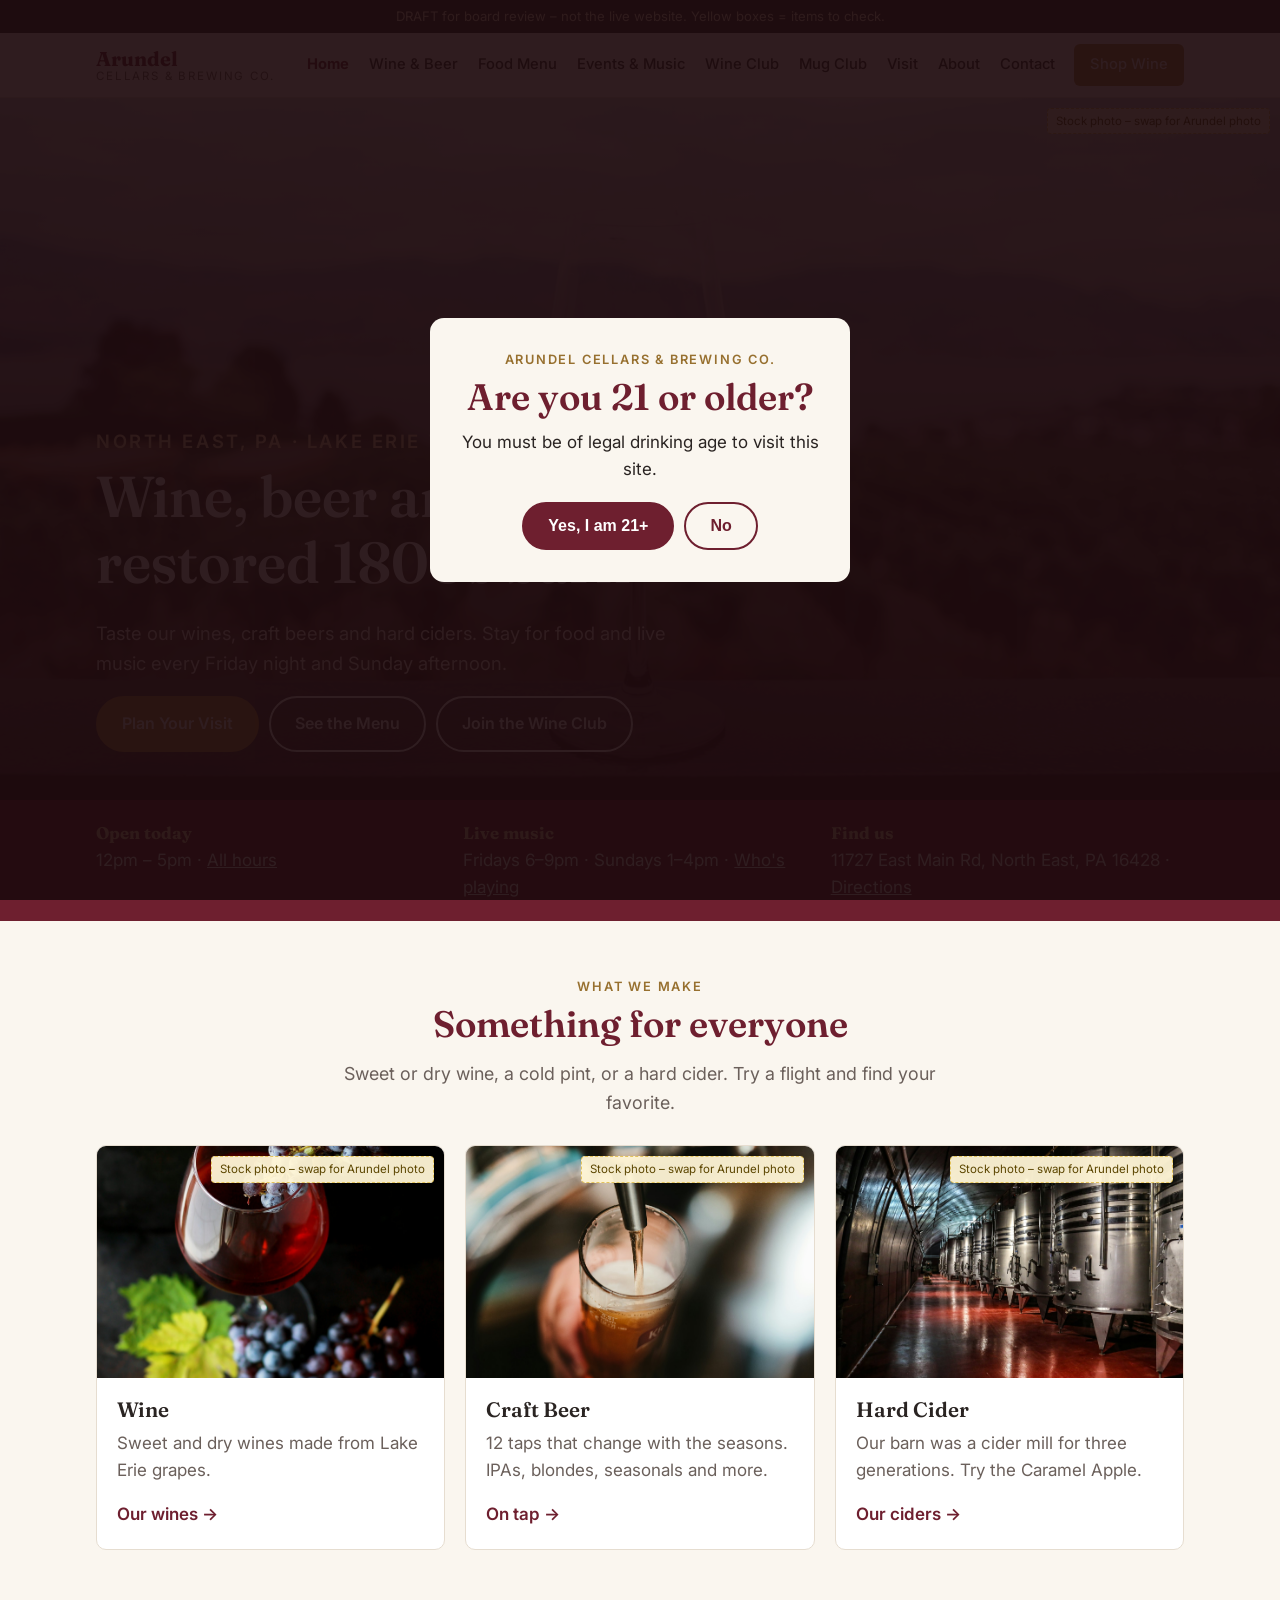
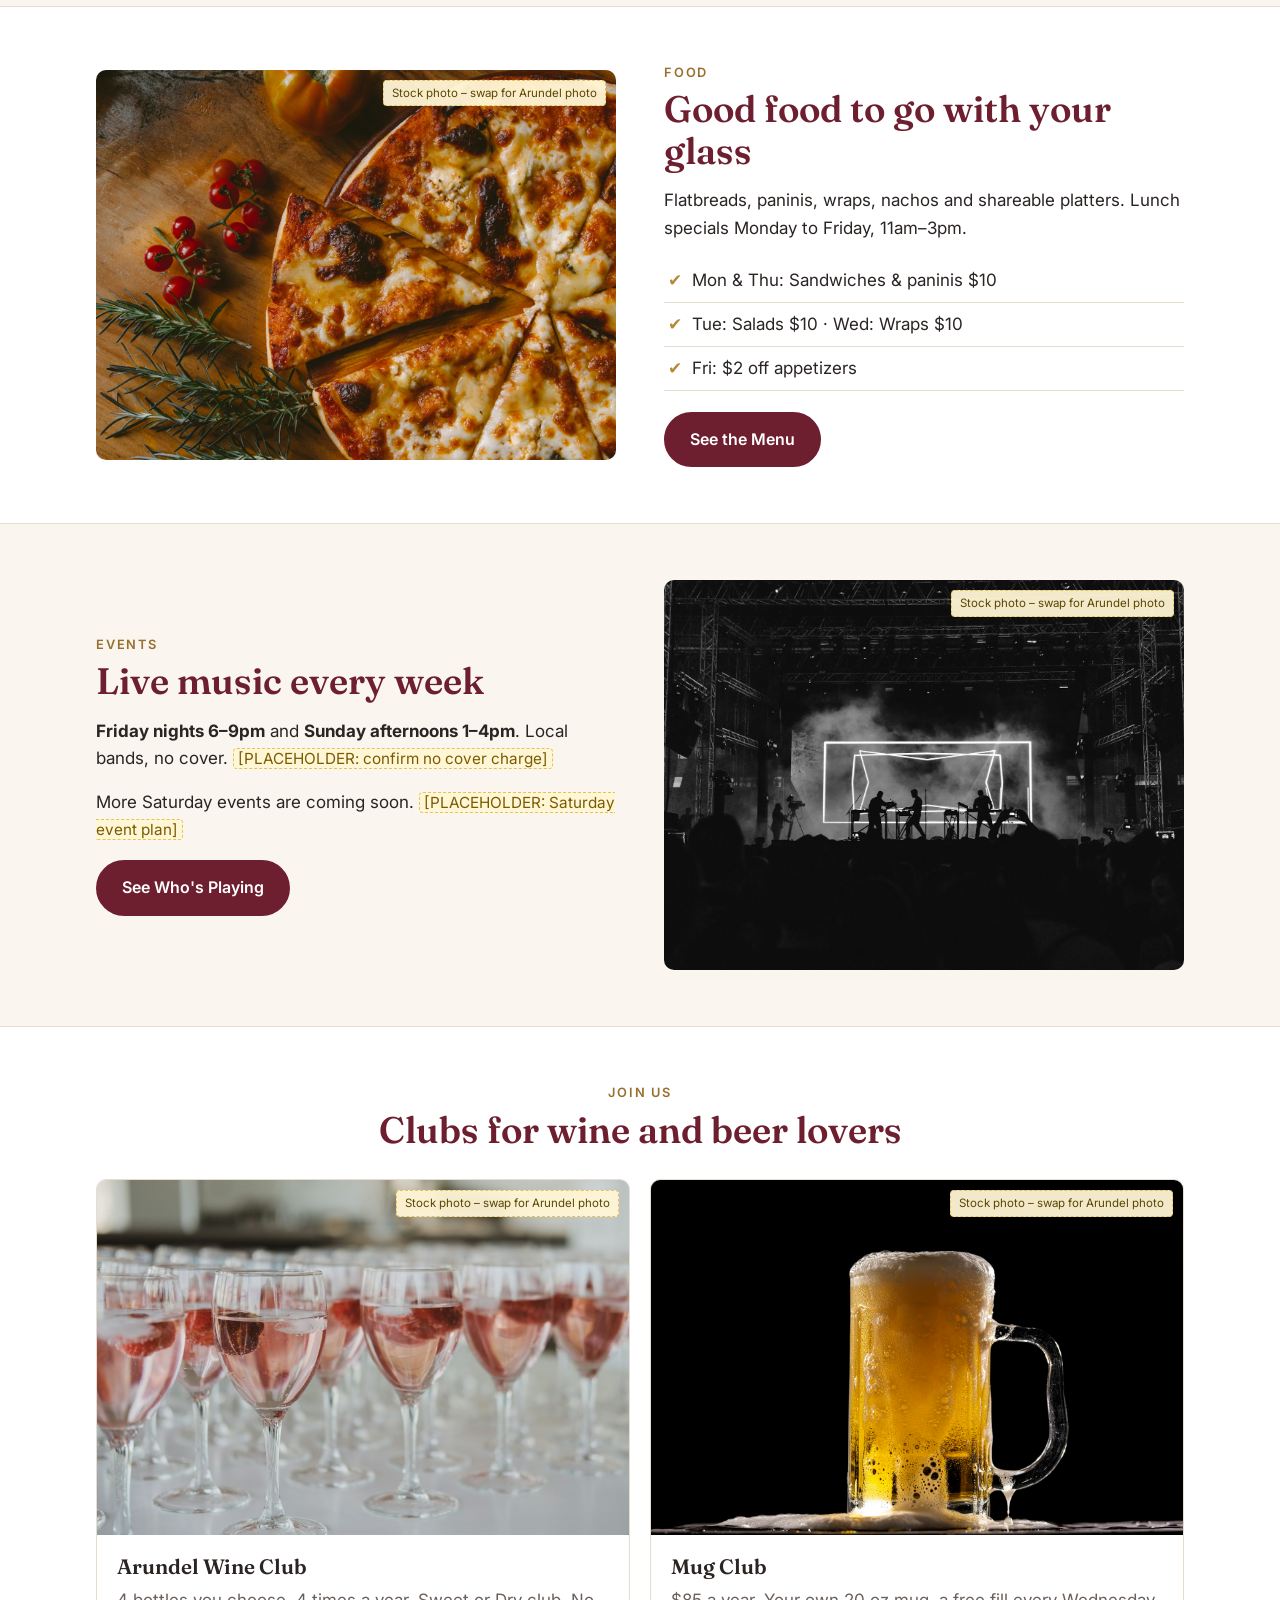
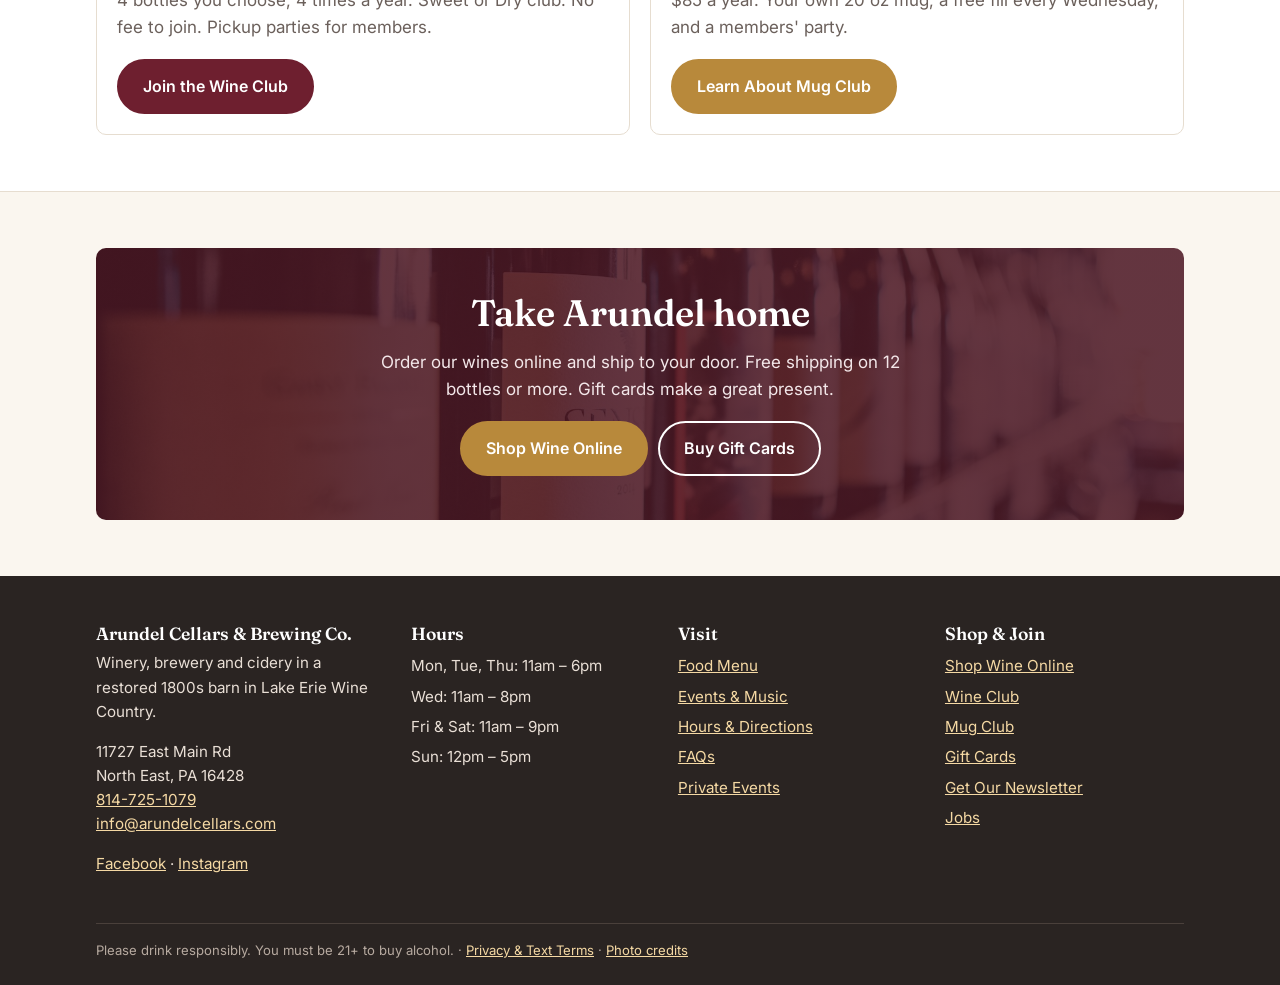
==== index.html @ b010f7fa "Arundel website draft for board review Co-Authored-By: Claude Opus 5.5 <noreply@anthropic.com>" ====
<!doctype html>
<html lang="en">
<head>
<meta charset="utf-8">
<meta name="viewport" content="width=device-width, initial-scale=1">
<title>Arundel Cellars & Brewing Co. | Winery & Brewery in North East, PA</title>
<meta name="description" content="Winery, brewery and cidery in a restored barn in North East, PA. Food, live music Fridays and Sundays, wine club and mug club.">
<meta name="robots" content="noindex, nofollow">
<link rel="preconnect" href="https://fonts.googleapis.com">
<link rel="preconnect" href="https://fonts.gstatic.com" crossorigin>
<link href="https://fonts.googleapis.com/css2?family=Fraunces:opsz,wght@9..144,500;9..144,600&family=Inter:wght@400;500;600;700&display=swap" rel="stylesheet">
<link rel="stylesheet" href="assets/style.css">
</head>
<body>
<div class="draft-bar">DRAFT for board review – not the live website. Yellow boxes = items to check.</div>

<div class="age-gate" id="age-gate" hidden role="dialog" aria-modal="true" aria-labelledby="age-title">
  <div class="age-box">
    <p class="eyebrow">Arundel Cellars &amp; Brewing Co.</p>
    <h2 id="age-title">Are you 21 or older?</h2>
    <p>You must be of legal drinking age to visit this site.</p>
    <div class="btn-row"><button class="btn" data-age="yes">Yes, I am 21+</button><button class="btn outline" data-age="no">No</button></div>
    <p class="no">Sorry, you must be 21 or older. Please come back when you are.</p>
  </div>
</div>

<header class="site-header">
  <div class="wrap header-row">
    <a class="brand" href="index.html"><b>Arundel</b><span>Cellars &amp; Brewing Co.</span></a>
    <button class="nav-toggle" aria-expanded="false" aria-controls="nav">Menu</button>
    <nav class="nav" id="nav"><a href="index.html" aria-current="page">Home</a><a href="drinks.html">Wine &amp; Beer</a><a href="menu.html">Food Menu</a><a href="events.html">Events &amp; Music</a><a href="wine-club.html">Wine Club</a><a href="mug-club.html">Mug Club</a><a href="visit.html">Visit</a><a href="about.html">About</a><a href="contact.html">Contact</a><a class="btn gold" href="https://vinoshipper.com/shop/arundel_cellars_brewing_co" target="_blank" rel="noopener">Shop Wine</a></nav>
  </div>
</header>

<main>

<section class="hero" style="background-image:url('img/1506377247377-2a5b3b417ebb.jpg')">
  <span class="photo-tag">Stock photo – swap for Arundel photo</span>
  <div class="wrap">
    <p class="eyebrow" style="color:#f5d9a4">North East, PA · Lake Erie Wine Country</p>
    <h1>Wine, beer and cider in a restored 1800s barn</h1>
    <p>Taste our wines, craft beers and hard ciders. Stay for food and live music every Friday night and Sunday afternoon.</p>
    <div class="btn-row">
      <a class="btn gold" href="visit.html">Plan Your Visit</a>
      <a class="btn ghost" href="menu.html">See the Menu</a>
      <a class="btn ghost" href="wine-club.html">Join the Wine Club</a>
    </div>
  </div>
</section>

<section class="quick">
  <div class="wrap">
    <div><b>Open today</b><span id="today-hours">See hours below</span> · <a href="visit.html">All hours</a></div>
    <div><b>Live music</b>Fridays 6–9pm · Sundays 1–4pm · <a href="events.html">Who's playing</a></div>
    <div><b>Find us</b>11727 East Main Rd, North East, PA 16428 · <a href="https://www.google.com/maps/dir/?api=1&destination=11727+E+Main+Rd,+North+East,+PA+16428" target="_blank" rel="noopener">Directions</a></div>
  </div>
</section>

<section class="section">
  <div class="wrap">
    <div class="center">
      <p class="eyebrow">What we make</p>
      <h2>Something for everyone</h2>
      <p class="lead">Sweet or dry wine, a cold pint, or a hard cider. Try a flight and find your favorite.</p>
    </div>
    <div class="grid three" style="margin-top:28px">
      <div class="card"><div class="img" style="background-image:url('img/1474722883778-792e7990302f.jpg')"><span class="photo-tag">Stock photo – swap for Arundel photo</span></div>
        <div class="body"><h3>Wine</h3><p>Sweet and dry wines made from Lake Erie grapes.</p><a class="more" href="drinks.html#wine">Our wines</a></div></div>
      <div class="card"><div class="img" style="background-image:url('img/1535958636474-b021ee887b13.jpg')"><span class="photo-tag">Stock photo – swap for Arundel photo</span></div>
        <div class="body"><h3>Craft Beer</h3><p>12 taps that change with the seasons. IPAs, blondes, seasonals and more.</p><a class="more" href="drinks.html#beer">On tap</a></div></div>
      <div class="card"><div class="img" style="background-image:url('img/1528823872057-9c018a7a7553.jpg')"><span class="photo-tag">Stock photo – swap for Arundel photo</span></div>
        <div class="body"><h3>Hard Cider</h3><p>Our barn was a cider mill for three generations. Try the Caramel Apple.</p><a class="more" href="drinks.html#cider">Our ciders</a></div></div>
    </div>
  </div>
</section>

<section class="section alt">
  <div class="wrap split">
    <div class="img" style="background-image:url('img/1513104890138-7c749659a591.jpg')"><span class="photo-tag">Stock photo – swap for Arundel photo</span></div>
    <div>
      <p class="eyebrow">Food</p>
      <h2>Good food to go with your glass</h2>
      <p>Flatbreads, paninis, wraps, nachos and shareable platters. Lunch specials Monday to Friday, 11am–3pm.</p>
      <ul class="ticks">
        <li>Mon &amp; Thu: Sandwiches &amp; paninis $10</li>
        <li>Tue: Salads $10 · Wed: Wraps $10</li>
        <li>Fri: $2 off appetizers</li>
      </ul>
      <a class="btn" href="menu.html">See the Menu</a>
    </div>
  </div>
</section>

<section class="section">
  <div class="wrap split flip">
    <div class="img" style="background-image:url('img/1501612780327-45045538702b.jpg')"><span class="photo-tag">Stock photo – swap for Arundel photo</span></div>
    <div>
      <p class="eyebrow">Events</p>
      <h2>Live music every week</h2>
      <p><b>Friday nights 6–9pm</b> and <b>Sunday afternoons 1–4pm</b>. Local bands, no cover. <span class="ph">[PLACEHOLDER: confirm no cover charge]</span></p>
      <p>More Saturday events are coming soon. <span class="ph">[PLACEHOLDER: Saturday event plan]</span></p>
      <a class="btn" href="events.html">See Who's Playing</a>
    </div>
  </div>
</section>

<section class="section alt">
  <div class="wrap">
    <div class="center">
      <p class="eyebrow">Join us</p>
      <h2>Clubs for wine and beer lovers</h2>
    </div>
    <div class="grid two" style="margin-top:28px">
      <div class="card"><div class="img" style="background-image:url('img/1558001373-7b93ee48ffa0.jpg')"><span class="photo-tag">Stock photo – swap for Arundel photo</span></div>
        <div class="body"><h3>Arundel Wine Club</h3><p>4 bottles you choose, 4 times a year. Sweet or Dry club. No fee to join. Pickup parties for members.</p><a class="btn" href="wine-club.html">Join the Wine Club</a></div></div>
      <div class="card"><div class="img" style="background-image:url('img/1608270586620-248524c67de9.jpg')"><span class="photo-tag">Stock photo – swap for Arundel photo</span></div>
        <div class="body"><h3>Mug Club</h3><p>$85 a year. Your own 20 oz mug, a free fill every Wednesday, and a members' party.</p><a class="btn gold" href="mug-club.html">Learn About Mug Club</a></div></div>
    </div>
  </div>
</section>

<section class="section">
  <div class="wrap">
    <div class="cta" style="background-image:linear-gradient(rgba(74,20,32,.86),rgba(74,20,32,.86)),url('img/1516594915697-87eb3b1c14ea.jpg')">
      <h2>Take Arundel home</h2>
      <p>Order our wines online and ship to your door. Free shipping on 12 bottles or more. Gift cards make a great present.</p>
      <div class="btn-row">
        <a class="btn gold" href="https://vinoshipper.com/shop/arundel_cellars_brewing_co" target="_blank" rel="noopener">Shop Wine Online</a>
        <a class="btn ghost" href="https://www.toasttab.com/arundel-cellars-brewing-co-11727-east-main-rd/giftcards" target="_blank" rel="noopener">Buy Gift Cards</a>
      </div>
    </div>
  </div>
</section>
<script>
(function(){var h=["12pm – 5pm","11am – 6pm","11am – 6pm","11am – 8pm","11am – 6pm","11am – 9pm","11am – 9pm"];
var el=document.getElementById('today-hours');if(el)el.textContent=h[new Date().getDay()];})();
</script>

</main>

<footer class="site-footer">
  <div class="wrap">
    <div class="grid">
      <div>
        <h4>Arundel Cellars &amp; Brewing Co.</h4>
        <p>Winery, brewery and cidery in a restored 1800s barn in Lake Erie Wine Country.</p>
        <p>11727 East Main Rd<br>North East, PA 16428<br><a href="tel:+18147251079">814-725-1079</a><br><a href="mailto:info@arundelcellars.com">info@arundelcellars.com</a></p>
        <p><a href="https://www.facebook.com/@ArundelCellarsBrewing/" target="_blank" rel="noopener">Facebook</a> · <a href="https://www.instagram.com/arundelcellarsbrewing/" target="_blank" rel="noopener">Instagram</a></p>
      </div>
      <div>
        <h4>Hours</h4>
        <ul>
          <li>Mon, Tue, Thu: 11am – 6pm</li>
          <li>Wed: 11am – 8pm</li>
          <li>Fri &amp; Sat: 11am – 9pm</li>
          <li>Sun: 12pm – 5pm</li>
        </ul>
      </div>
      <div>
        <h4>Visit</h4>
        <ul>
          <li><a href="menu.html">Food Menu</a></li>
          <li><a href="events.html">Events &amp; Music</a></li>
          <li><a href="visit.html">Hours &amp; Directions</a></li>
          <li><a href="visit.html#faq">FAQs</a></li>
          <li><a href="contact.html#private-events">Private Events</a></li>
        </ul>
      </div>
      <div>
        <h4>Shop &amp; Join</h4>
        <ul>
          <li><a href="https://vinoshipper.com/shop/arundel_cellars_brewing_co" target="_blank" rel="noopener">Shop Wine Online</a></li>
          <li><a href="wine-club.html">Wine Club</a></li>
          <li><a href="mug-club.html">Mug Club</a></li>
          <li><a href="https://www.toasttab.com/arundel-cellars-brewing-co-11727-east-main-rd/giftcards" target="_blank" rel="noopener">Gift Cards</a></li>
          <li><a href="https://www.toasttab.com/arundel-cellars-brewing-co-11727-east-main-rd/marketing-signup" target="_blank" rel="noopener">Get Our Newsletter</a></li>
          <li><a href="contact.html#jobs">Jobs</a></li>
        </ul>
      </div>
    </div>
    <div class="fine">
      Please drink responsibly. You must be 21+ to buy alcohol. ·
      <a href="privacy.html">Privacy &amp; Text Terms</a> · <a href="credits.html">Photo credits</a>
    </div>
  </div>
</footer>
<script src="assets/site.js"></script>
</body>
</html>
---- assets/style.css ----
/* Arundel Cellars & Brewing Co. — DRAFT site styles (mobile first) */
:root{
  --wine:#6e1f2f; --wine-dark:#4a1420; --gold:#b8893b; --gold-dark:#97702f;
  --cream:#faf6ef; --paper:#ffffff; --ink:#2a2422; --muted:#6b605b; --line:#e6ddd0;
  --note-bg:#fff6d6; --note-line:#e3c35b;
  --serif:"Fraunces",Georgia,"Times New Roman",serif;
  --sans:"Inter",-apple-system,BlinkMacSystemFont,"Segoe UI",Arial,sans-serif;
  --radius:10px; --wrap:1120px;
}
*,*::before,*::after{box-sizing:border-box}
html{scroll-behavior:smooth}
[id]{scroll-margin-top:80px}
body{margin:0;background:var(--cream);color:var(--ink);font-family:var(--sans);font-size:17px;line-height:1.6;-webkit-font-smoothing:antialiased}
img{max-width:100%;display:block}
a{color:var(--wine)}
h1,h2,h3,h4{font-family:var(--serif);font-weight:600;line-height:1.15;margin:0 0 .4em;color:var(--ink)}
h1{font-size:clamp(2.1rem,7vw,3.6rem)}
h2{font-size:clamp(1.6rem,4.5vw,2.3rem);color:var(--wine)}
h3{font-size:1.3rem}
p{margin:0 0 1em}
.wrap{max-width:var(--wrap);margin:0 auto;padding:0 16px}
.section{padding:56px 0}
.section.alt{background:var(--paper);border-top:1px solid var(--line);border-bottom:1px solid var(--line)}
.center{text-align:center}
.lead{font-size:1.12rem;color:var(--muted);max-width:640px}
.center .lead{margin-left:auto;margin-right:auto}
.eyebrow{font-size:.8rem;letter-spacing:.14em;text-transform:uppercase;color:var(--gold-dark);font-weight:600;margin-bottom:.4em}

/* Draft banner + notes */
.draft-bar{background:#2a2422;color:#f5e9c9;font-size:.82rem;text-align:center;padding:6px 12px}
.ph{background:var(--note-bg);border:1px dashed var(--note-line);border-radius:4px;padding:0 4px;font-size:.9em;color:#7a5b00;white-space:normal}
.note{background:var(--note-bg);border:1px solid var(--note-line);border-left:5px solid var(--note-line);border-radius:6px;padding:12px 14px;font-size:.92rem;color:#5c4600;margin:0 0 20px}
.note strong{color:#5c4600}

/* Header */
.site-header{position:sticky;top:0;z-index:50;background:rgba(250,246,239,.96);backdrop-filter:blur(6px);border-bottom:1px solid var(--line)}
.header-row{display:flex;align-items:center;justify-content:space-between;gap:12px;min-height:64px}
.brand{display:flex;flex-direction:column;text-decoration:none;color:var(--ink);line-height:1.1}
.brand b{font-family:var(--serif);font-size:1.25rem;color:var(--wine)}
.brand span{font-size:.72rem;letter-spacing:.16em;text-transform:uppercase;color:var(--muted)}
.nav-toggle{background:none;border:1px solid var(--line);border-radius:8px;padding:8px 12px;font:inherit;font-size:.95rem;color:var(--ink);cursor:pointer}
.nav{display:none;width:100%;padding:8px 0 16px}
.nav.open{display:block}
.nav a{display:block;padding:11px 4px;text-decoration:none;color:var(--ink);border-bottom:1px solid var(--line);font-weight:500}
.nav a[aria-current="page"]{color:var(--wine);font-weight:700}
.nav .btn{margin-top:14px;text-align:center;border:0}
.header-row{flex-wrap:wrap}
@media (min-width:980px){
  .header-row{flex-wrap:nowrap}
  .nav-toggle{display:none}
  .nav{display:flex!important;width:auto;padding:0;align-items:center;gap:2px}
  .nav a{border:0;padding:8px 9px;font-size:.92rem;border-radius:6px}
  .nav a:hover{background:#f1e8da}
  .nav .btn{margin:0 0 0 8px;padding:9px 16px}
}

/* Buttons */
.btn{display:inline-block;background:var(--wine);color:#fff!important;text-decoration:none;font-weight:600;padding:13px 24px;border-radius:999px;font-size:1rem;border:2px solid var(--wine);transition:background .15s}
.btn:hover{background:var(--wine-dark);border-color:var(--wine-dark)}
.btn.gold{background:var(--gold);border-color:var(--gold)}
.btn.gold:hover{background:var(--gold-dark);border-color:var(--gold-dark)}
.btn.ghost{background:transparent;color:#fff!important;border-color:#fff}
.btn.ghost:hover{background:rgba(255,255,255,.15)}
.btn.outline{background:transparent;color:var(--wine)!important}
.btn.outline:hover{background:#f1e8da}
.btn-row{display:flex;flex-wrap:wrap;gap:10px}
.center .btn-row{justify-content:center}
@media (max-width:520px){.hero .btn-row .btn{flex:1 1 100%;text-align:center}}

/* Hero */
.hero{position:relative;color:#fff;min-height:78vh;display:flex;align-items:flex-end;background:#2a2422 center/cover no-repeat}
.hero::before{content:"";position:absolute;inset:0;background:linear-gradient(180deg,rgba(30,10,14,.15) 0%,rgba(30,10,14,.55) 55%,rgba(30,10,14,.85) 100%)}
.hero .wrap{position:relative;padding-top:80px;padding-bottom:48px;width:100%}
.hero h1{color:#fff;max-width:760px}
.hero p{font-size:1.15rem;max-width:620px;color:#f6ece6}
.hero.short{min-height:42vh}
.photo-tag{position:absolute;top:10px;right:10px;z-index:2;background:rgba(255,246,214,.95);color:#5c4600;font-size:.72rem;padding:3px 8px;border-radius:4px;border:1px dashed var(--note-line)}

/* Quick info strip */
.quick{background:var(--wine);color:#fff}
.quick .wrap{display:grid;gap:14px;padding-top:20px;padding-bottom:20px}
.quick b{display:block;font-family:var(--serif);font-size:1.05rem;color:#f5d9a4}
.quick a{color:#fff}
@media (min-width:760px){.quick .wrap{grid-template-columns:repeat(3,1fr)}}

/* Cards / grids */
.grid{display:grid;gap:20px}
@media (min-width:700px){.grid.two{grid-template-columns:repeat(2,1fr)}.grid.three{grid-template-columns:repeat(3,1fr)}}
@media (min-width:980px){.grid.four{grid-template-columns:repeat(4,1fr)}}
@media (min-width:700px) and (max-width:979px){.grid.four{grid-template-columns:repeat(2,1fr)}}
.card{background:var(--paper);border:1px solid var(--line);border-radius:var(--radius);overflow:hidden;display:flex;flex-direction:column}
.card .img{position:relative;aspect-ratio:3/2;background:#ddd center/cover no-repeat}
.card .body{padding:20px;display:flex;flex-direction:column;flex:1}
.card .body p{color:var(--muted)}
.card .body .btn,.card .body .more{margin-top:auto;align-self:flex-start}
.more{font-weight:600;text-decoration:none}
.more::after{content:" \2192"}

/* Split (image + text) */
.split{display:grid;gap:28px;align-items:center}
.split .img{position:relative;border-radius:var(--radius);aspect-ratio:4/3;background:#ddd center/cover no-repeat}
@media (min-width:860px){.split{grid-template-columns:1fr 1fr;gap:48px}.split.flip .img{order:2}}

/* Lists */
.ticks{list-style:none;padding:0;margin:0 0 1.2em}
.ticks li{padding:8px 0 8px 28px;border-bottom:1px solid var(--line);position:relative}
.ticks li::before{content:"\2714";color:var(--gold);position:absolute;left:4px}

/* Hours table */
.hours{width:100%;border-collapse:collapse}
.hours td{padding:9px 0;border-bottom:1px solid var(--line)}
.hours td:last-child{text-align:right;font-weight:600}

/* Menu */
.menu-cat{margin-bottom:40px}
.menu-cat h2{border-bottom:2px solid var(--gold);padding-bottom:6px}
.menu-cat .cat-note{color:var(--muted);font-size:.95rem;margin-top:-4px}
.item{display:grid;grid-template-columns:1fr auto;gap:2px 16px;padding:14px 0;border-bottom:1px dotted #cfc3b2}
.item h3{font-family:var(--sans);font-size:1.05rem;font-weight:700;margin:0}
.item .price{font-weight:700;color:var(--wine);white-space:nowrap}
.item p{grid-column:1/-1;margin:0;color:var(--muted);font-size:.95rem}
@media (min-width:860px){.menu-cols{columns:2;column-gap:56px}.menu-cat{break-inside:avoid}}
.specials{display:grid;gap:10px}
@media (min-width:700px){.specials{grid-template-columns:repeat(5,1fr)}}
.special{background:var(--paper);border:1px solid var(--line);border-top:4px solid var(--gold);border-radius:8px;padding:14px;text-align:center}
.special b{display:block;font-family:var(--serif);color:var(--wine);font-size:1.1rem}

/* Events */
.sched{background:var(--paper);border:1px solid var(--line);border-radius:var(--radius);padding:20px}
.sched h3{display:flex;justify-content:space-between;align-items:baseline;gap:8px;flex-wrap:wrap}
.sched h3 small{font-family:var(--sans);font-size:.85rem;color:var(--muted);font-weight:500}
.sched ul{list-style:none;padding:0;margin:0}
.sched li{display:grid;grid-template-columns:96px 1fr;gap:8px;padding:9px 0;border-bottom:1px solid var(--line)}
.sched li span:first-child{font-weight:700;color:var(--wine)}
.sched li.closed span:last-child{color:var(--muted);font-style:italic}

/* FAQ */
details{background:var(--paper);border:1px solid var(--line);border-radius:8px;margin-bottom:10px;padding:0 18px}
summary{cursor:pointer;padding:15px 0;font-weight:600;list-style:none}
summary::-webkit-details-marker{display:none}
summary::after{content:"+";float:right;color:var(--wine);font-size:1.3rem;line-height:1}
details[open] summary::after{content:"\2013"}
details p{color:var(--muted)}

/* Wine club tiers */
.tier{background:var(--paper);border:1px solid var(--line);border-top:6px solid var(--wine);border-radius:var(--radius);padding:28px 24px;text-align:center;display:flex;flex-direction:column}
.tier.dry{border-top-color:var(--gold)}
.tier .tag{color:var(--muted)}
.tier .price{font-family:var(--serif);font-size:2rem;color:var(--wine);margin:0}
.tier .price small{font-family:var(--sans);font-size:.9rem;color:var(--muted)}
.tier .ticks{text-align:left;margin-top:16px}
.tier .btn{margin-top:auto}
.perk{background:var(--paper);border:1px solid var(--line);border-radius:var(--radius);padding:20px;text-align:center}
.perk .icon{font-size:1.9rem;line-height:1;margin-bottom:8px}
.perk h3{color:var(--wine);font-size:1.15rem}
.perk p{color:var(--muted);margin:0;font-size:.95rem}
.steps{counter-reset:s}
.step{text-align:center;padding:10px}
.step::before{counter-increment:s;content:counter(s);display:inline-flex;align-items:center;justify-content:center;width:44px;height:44px;border-radius:50%;background:var(--wine);color:#fff;font-weight:700;margin-bottom:10px}
.step p{color:var(--muted)}

/* CTA band */
.cta{background:var(--wine) center/cover no-repeat;color:#fff;border-radius:var(--radius);padding:44px 22px;text-align:center;position:relative;overflow:hidden}
.cta h2{color:#fff}
.cta p{color:#f3e7e9;max-width:560px;margin-left:auto;margin-right:auto}
.cta .btn-row{justify-content:center}

/* Photo placeholder for Arundel's own photos */
.own-photo{border:2px dashed #c9b79a;background:repeating-linear-gradient(45deg,#f6efe3,#f6efe3 10px,#f1e8da 10px,#f1e8da 20px);border-radius:var(--radius);min-height:200px;display:flex;align-items:center;justify-content:center;text-align:center;color:#7a6a55;font-size:.92rem;padding:16px}

/* Map */
.map{width:100%;border:0;border-radius:var(--radius);aspect-ratio:4/3;background:#e9e2d6}
@media (min-width:860px){.map{aspect-ratio:16/10}}

/* Forms */
form .field{margin-bottom:14px}
label{display:block;font-weight:600;margin-bottom:4px;font-size:.95rem}
input,textarea,select{width:100%;font:inherit;padding:11px 12px;border:1px solid #cfc3b2;border-radius:8px;background:#fff}
textarea{min-height:120px}

/* Footer */
.site-footer{background:#2a2422;color:#e9dfd6;padding:48px 0 24px;font-size:.95rem}
.site-footer a{color:#f5d9a4}
.site-footer h4{color:#fff;font-size:1.1rem}
.site-footer .grid{gap:28px}
@media (min-width:760px){.site-footer .grid{grid-template-columns:1.2fr 1fr 1fr 1fr}}
.site-footer ul{list-style:none;padding:0;margin:0}
.site-footer li{padding:3px 0}
.fine{border-top:1px solid #4a403b;margin-top:32px;padding-top:16px;font-size:.82rem;color:#b7aaa0}

/* Age gate */
.age-gate{position:fixed;inset:0;z-index:100;background:rgba(30,10,14,.92);display:flex;align-items:center;justify-content:center;padding:16px}
.age-gate[hidden]{display:none}
.age-box{background:var(--cream);border-radius:14px;max-width:420px;width:100%;padding:32px 24px;text-align:center}
.age-box h2{margin-bottom:.3em}
.age-box .btn-row{justify-content:center;margin-top:18px}
.age-box .no{display:none;color:var(--wine);font-weight:600;margin-top:14px}
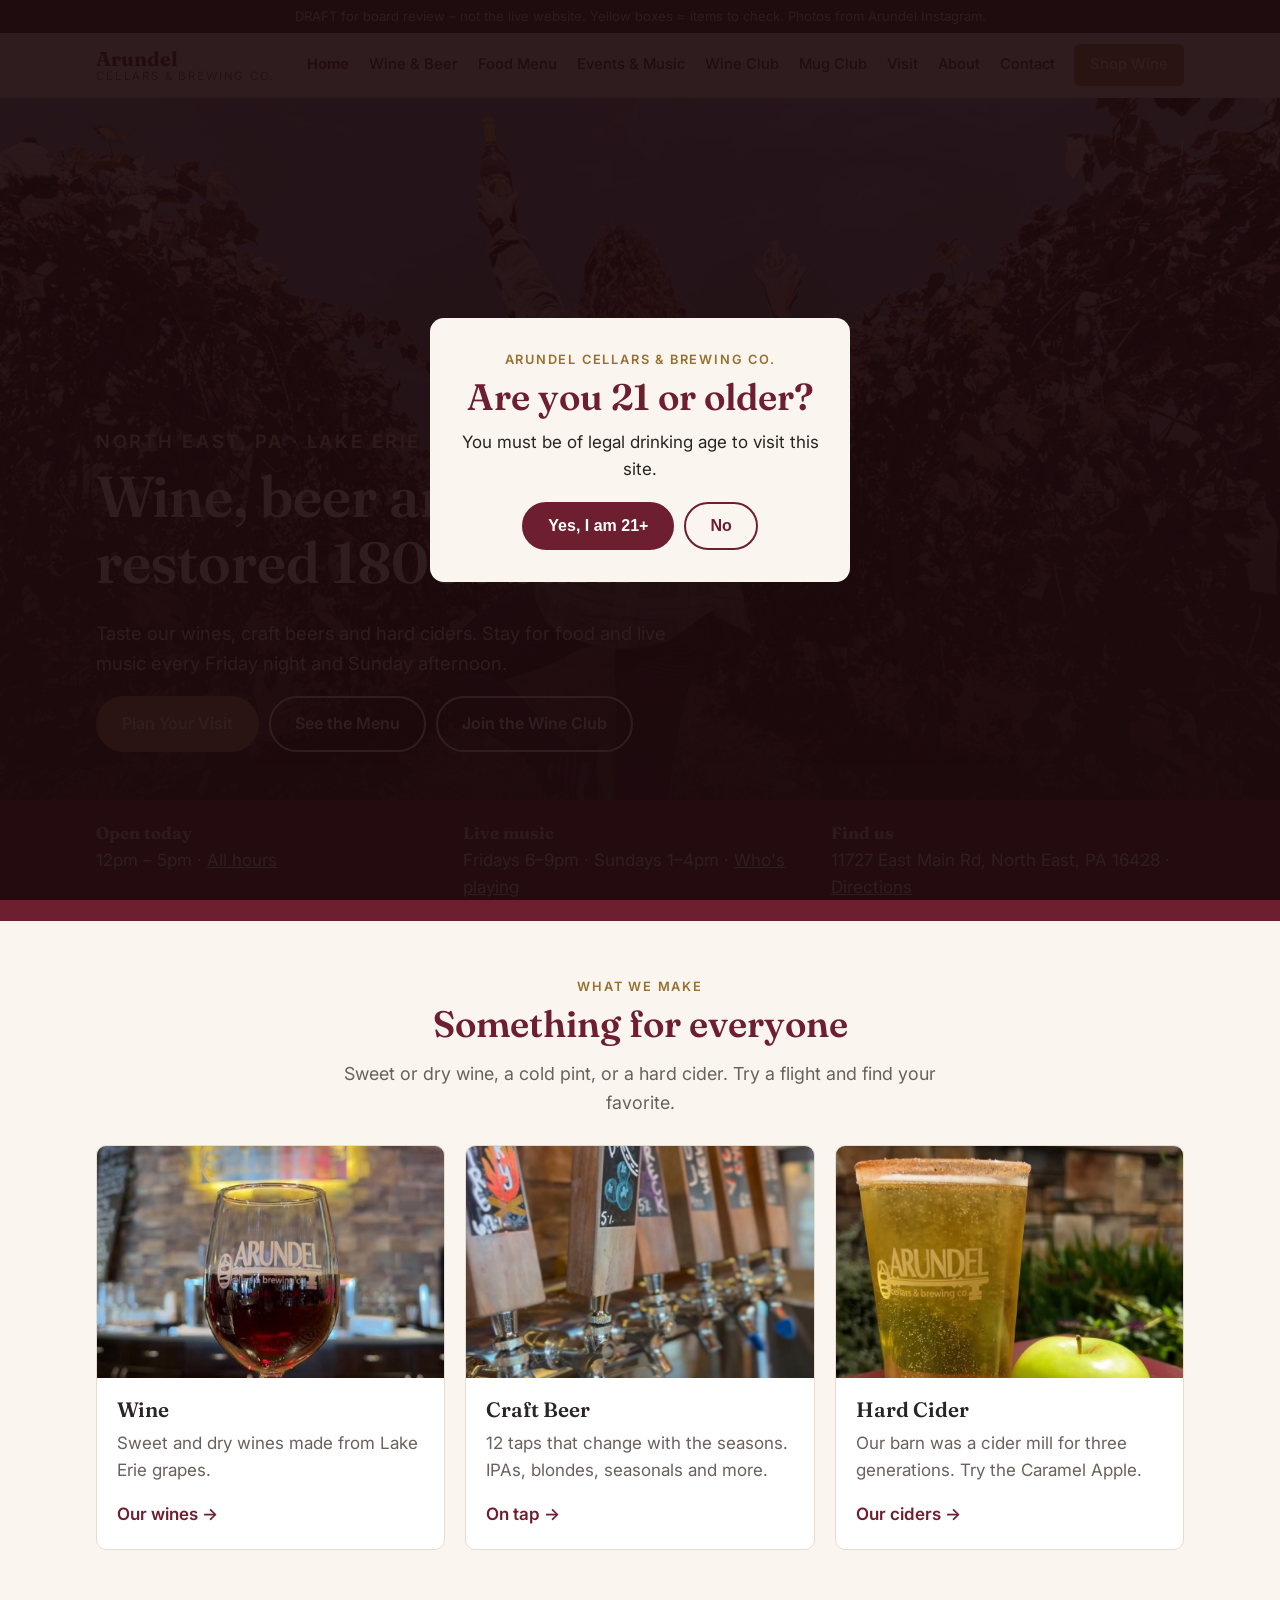
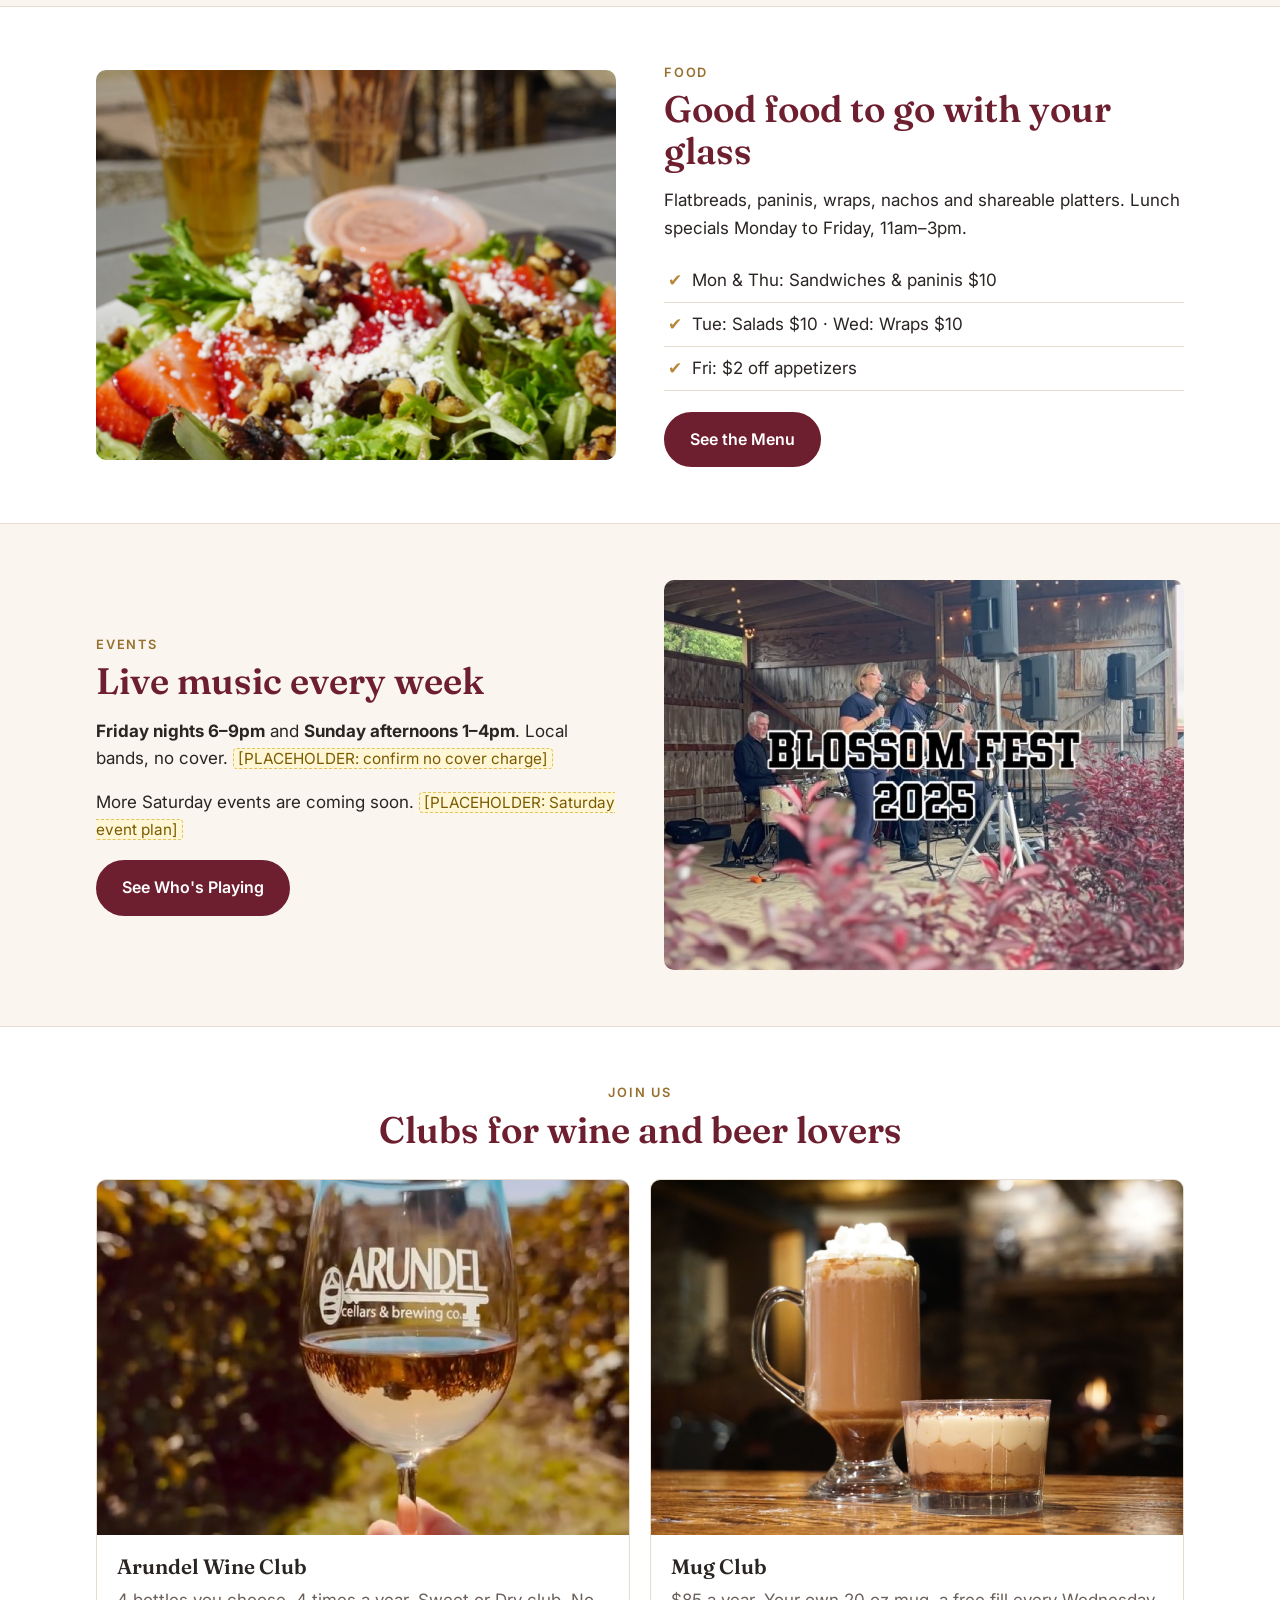
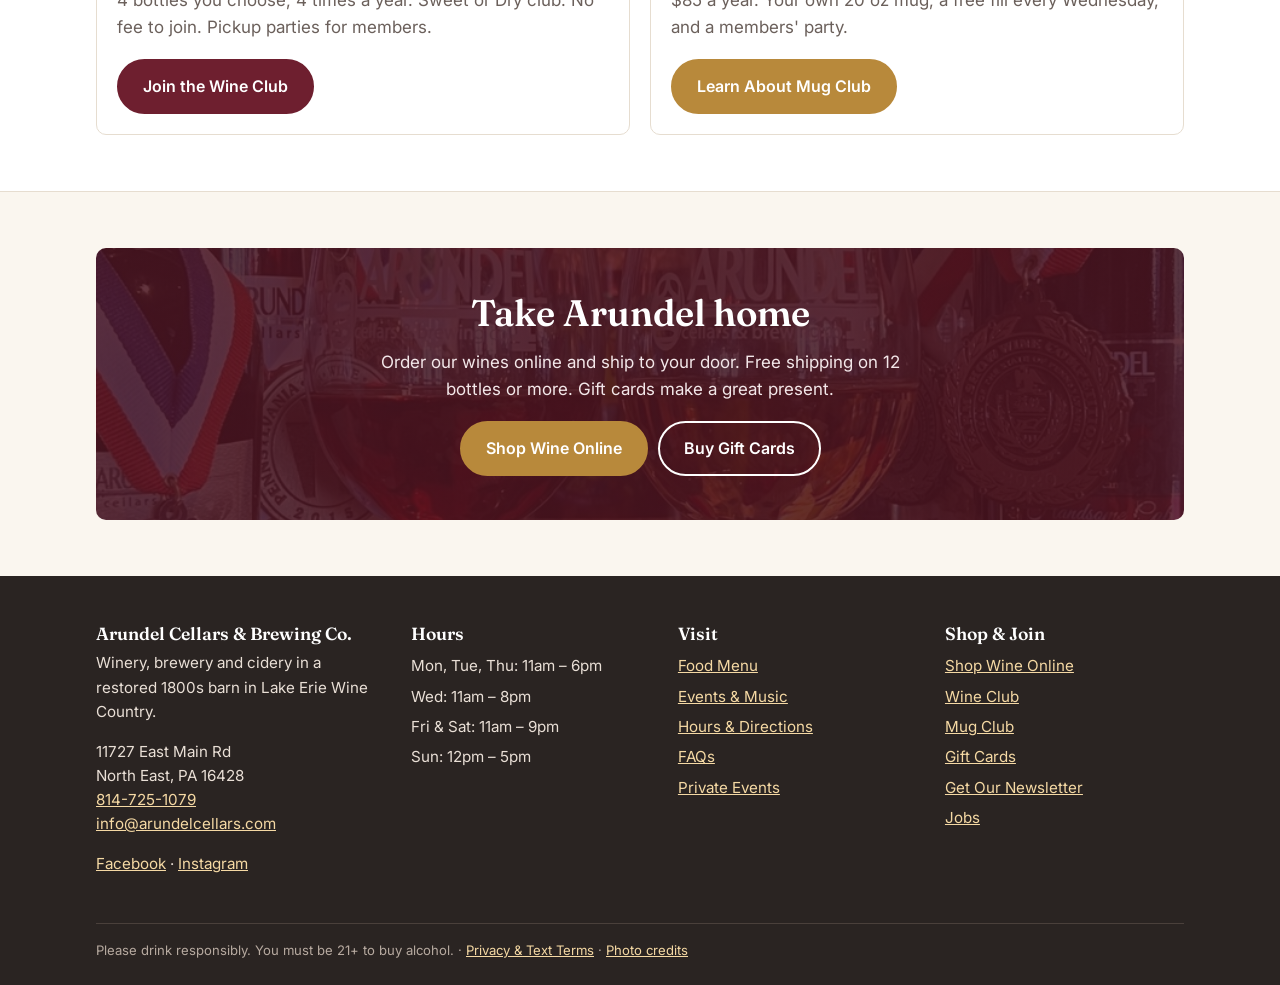
==== commit 1603328a: "Use Arundel's own photos instead of stock photos Co-Authored-By: Claude Opus 5.5 <noreply@anthropic." ====
--- a/index.html
+++ b/index.html
@@ -12,7 +12,7 @@
 <link rel="stylesheet" href="assets/style.css">
 </head>
 <body>
-<div class="draft-bar">DRAFT for board review – not the live website. Yellow boxes = items to check.</div>
+<div class="draft-bar">DRAFT for board review – not the live website. Yellow boxes = items to check. Photos from Arundel Instagram.</div>
 
 <div class="age-gate" id="age-gate" hidden role="dialog" aria-modal="true" aria-labelledby="age-title">
   <div class="age-box">
@@ -34,8 +34,7 @@
 
 <main>
 
-<section class="hero" style="background-image:url('img/1506377247377-2a5b3b417ebb.jpg')">
-  <span class="photo-tag">Stock photo – swap for Arundel photo</span>
+<section class="hero" style="background-image:url('img/ig_24.jpg')">
   <div class="wrap">
     <p class="eyebrow" style="color:#f5d9a4">North East, PA · Lake Erie Wine Country</p>
     <h1>Wine, beer and cider in a restored 1800s barn</h1>
@@ -64,11 +63,11 @@
       <p class="lead">Sweet or dry wine, a cold pint, or a hard cider. Try a flight and find your favorite.</p>
     </div>
     <div class="grid three" style="margin-top:28px">
-      <div class="card"><div class="img" style="background-image:url('img/1474722883778-792e7990302f.jpg')"><span class="photo-tag">Stock photo – swap for Arundel photo</span></div>
+      <div class="card"><div class="img" style="background-image:url('img/ig_11.jpg')"></div>
         <div class="body"><h3>Wine</h3><p>Sweet and dry wines made from Lake Erie grapes.</p><a class="more" href="drinks.html#wine">Our wines</a></div></div>
-      <div class="card"><div class="img" style="background-image:url('img/1535958636474-b021ee887b13.jpg')"><span class="photo-tag">Stock photo – swap for Arundel photo</span></div>
+      <div class="card"><div class="img" style="background-image:url('img/ig_06.jpg')"></div>
         <div class="body"><h3>Craft Beer</h3><p>12 taps that change with the seasons. IPAs, blondes, seasonals and more.</p><a class="more" href="drinks.html#beer">On tap</a></div></div>
-      <div class="card"><div class="img" style="background-image:url('img/1528823872057-9c018a7a7553.jpg')"><span class="photo-tag">Stock photo – swap for Arundel photo</span></div>
+      <div class="card"><div class="img" style="background-image:url('img/ig_29.jpg')"></div>
         <div class="body"><h3>Hard Cider</h3><p>Our barn was a cider mill for three generations. Try the Caramel Apple.</p><a class="more" href="drinks.html#cider">Our ciders</a></div></div>
     </div>
   </div>
@@ -76,7 +75,7 @@
 
 <section class="section alt">
   <div class="wrap split">
-    <div class="img" style="background-image:url('img/1513104890138-7c749659a591.jpg')"><span class="photo-tag">Stock photo – swap for Arundel photo</span></div>
+    <div class="img" style="background-image:url('img/ig_61.jpg')"></div>
     <div>
       <p class="eyebrow">Food</p>
       <h2>Good food to go with your glass</h2>
@@ -93,7 +92,7 @@
 
 <section class="section">
   <div class="wrap split flip">
-    <div class="img" style="background-image:url('img/1501612780327-45045538702b.jpg')"><span class="photo-tag">Stock photo – swap for Arundel photo</span></div>
+    <div class="img" style="background-image:url('img/ig_42.jpg')"></div>
     <div>
       <p class="eyebrow">Events</p>
       <h2>Live music every week</h2>
@@ -111,9 +110,9 @@
       <h2>Clubs for wine and beer lovers</h2>
     </div>
     <div class="grid two" style="margin-top:28px">
-      <div class="card"><div class="img" style="background-image:url('img/1558001373-7b93ee48ffa0.jpg')"><span class="photo-tag">Stock photo – swap for Arundel photo</span></div>
+      <div class="card"><div class="img" style="background-image:url('img/ig_25.jpg')"></div>
         <div class="body"><h3>Arundel Wine Club</h3><p>4 bottles you choose, 4 times a year. Sweet or Dry club. No fee to join. Pickup parties for members.</p><a class="btn" href="wine-club.html">Join the Wine Club</a></div></div>
-      <div class="card"><div class="img" style="background-image:url('img/1608270586620-248524c67de9.jpg')"><span class="photo-tag">Stock photo – swap for Arundel photo</span></div>
+      <div class="card"><div class="img" style="background-image:url('img/ig_80.jpg')"></div>
         <div class="body"><h3>Mug Club</h3><p>$85 a year. Your own 20 oz mug, a free fill every Wednesday, and a members' party.</p><a class="btn gold" href="mug-club.html">Learn About Mug Club</a></div></div>
     </div>
   </div>
@@ -121,7 +120,7 @@
 
 <section class="section">
   <div class="wrap">
-    <div class="cta" style="background-image:linear-gradient(rgba(74,20,32,.86),rgba(74,20,32,.86)),url('img/1516594915697-87eb3b1c14ea.jpg')">
+    <div class="cta" style="background-image:linear-gradient(rgba(74,20,32,.86),rgba(74,20,32,.86)),url('img/ig_70.jpg')">
       <h2>Take Arundel home</h2>
       <p>Order our wines online and ship to your door. Free shipping on 12 bottles or more. Gift cards make a great present.</p>
       <div class="btn-row">
--- a/assets/style.css
+++ b/assets/style.css
@@ -195,3 +195,15 @@
 .age-box h2{margin-bottom:.3em}
 .age-box .btn-row{justify-content:center;margin-top:18px}
 .age-box .no{display:none;color:var(--wine);font-weight:600;margin-top:14px}
+
+/* Wine bottle gallery */
+.bottles{display:grid;grid-template-columns:repeat(4,minmax(0,1fr));gap:12px;margin-top:16px}
+@media (min-width:860px){.bottles{grid-template-columns:repeat(8,minmax(0,1fr))}}
+.bottles figure{margin:0;background:#fff;border:1px solid var(--line);border-radius:8px;padding:8px 6px;text-align:center}
+.bottles img{width:100%;aspect-ratio:3/4;object-fit:contain}
+.bottles figcaption{font-size:.82rem;font-weight:600;margin-top:4px}
+
+/* "Then" photos on About */
+figure.then{margin:0;border-radius:var(--radius);overflow:hidden;background:#fff;border:1px solid var(--line)}
+figure.then img{width:100%;aspect-ratio:4/3;object-fit:cover}
+figure.then figcaption{padding:8px 10px;font-size:.88rem;color:var(--muted)}
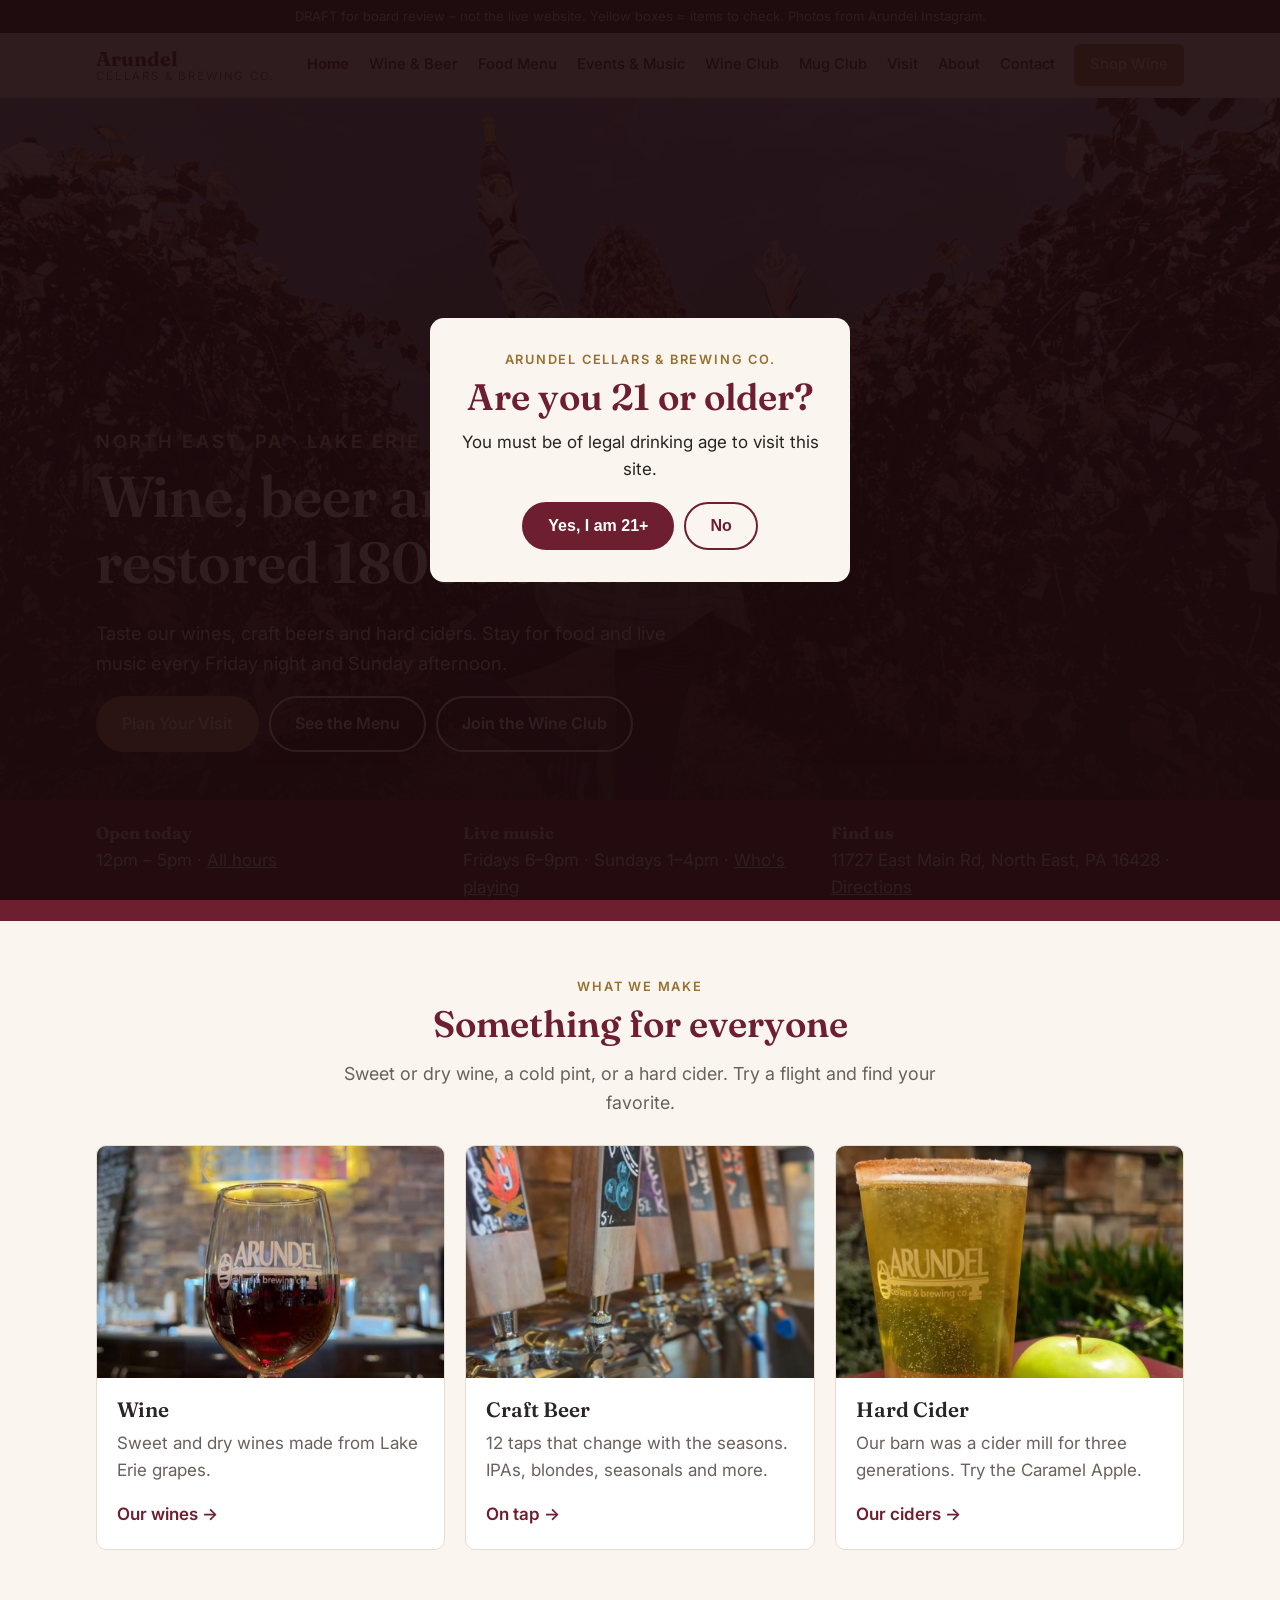
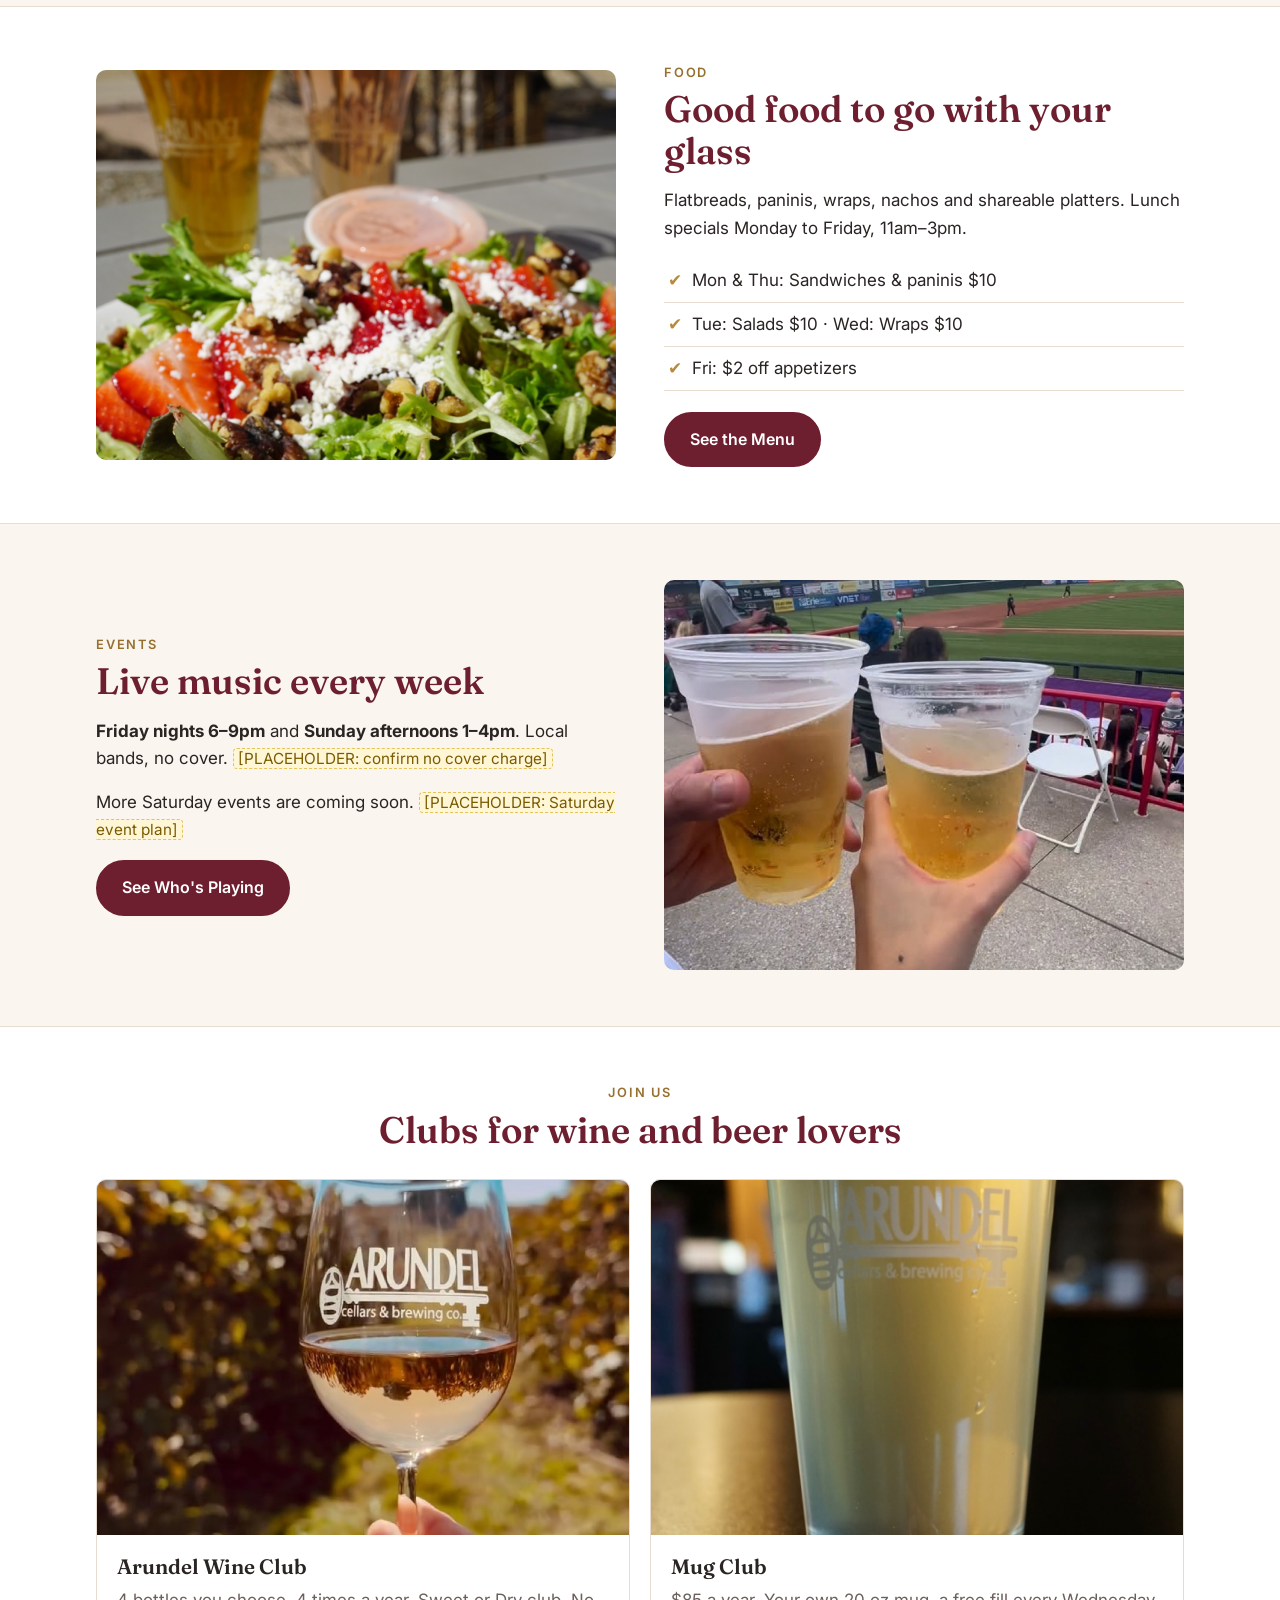
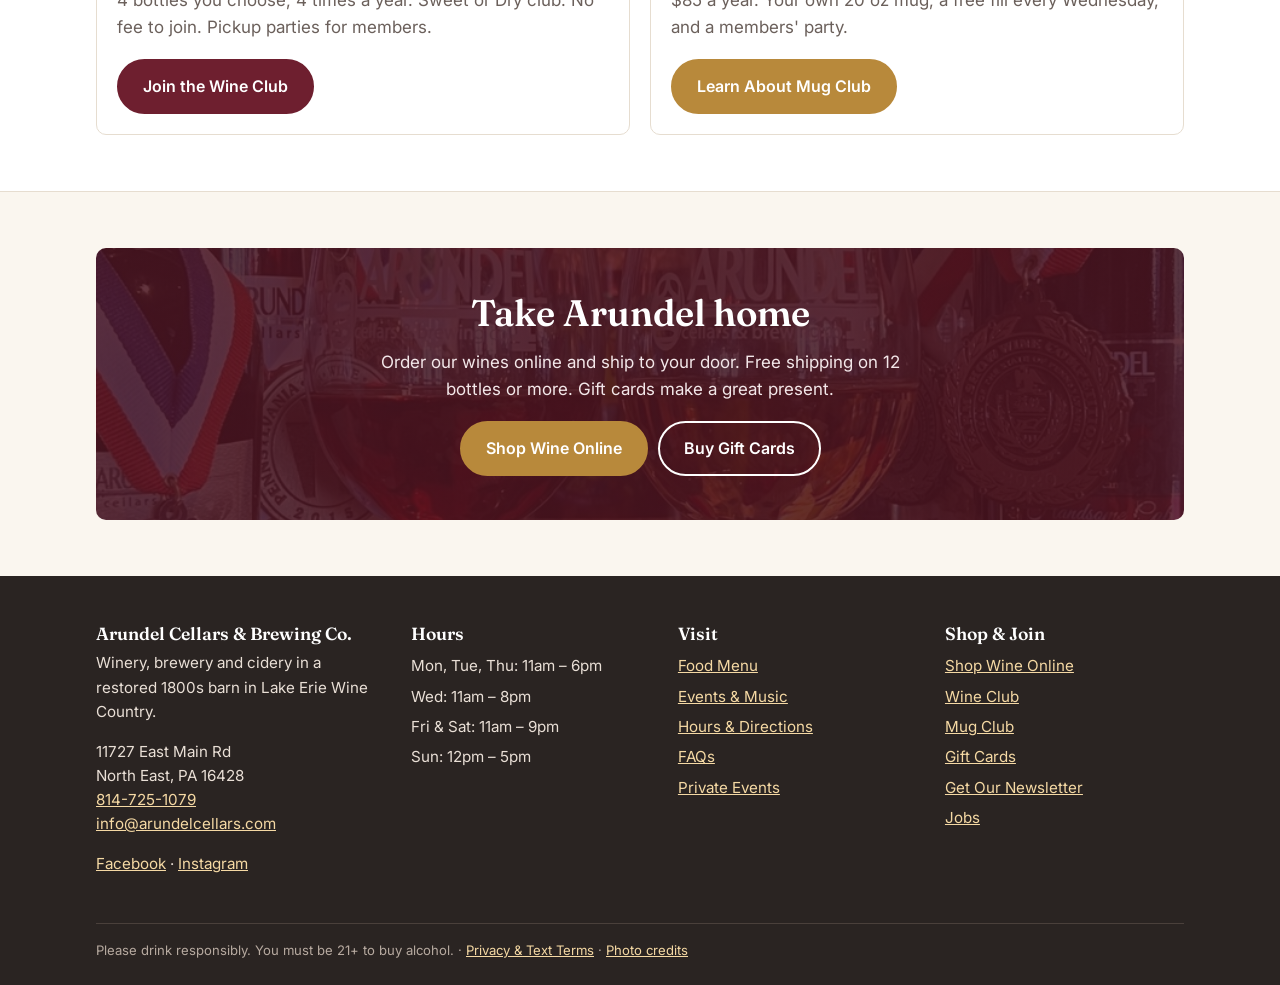
==== commit df62da23: "Beer photo for Mug Club, remove dated Blossom Fest images, holiday entries say Closed Co-Authored-By" ====
--- a/index.html
+++ b/index.html
@@ -92,7 +92,7 @@
 
 <section class="section">
   <div class="wrap split flip">
-    <div class="img" style="background-image:url('img/ig_42.jpg')"></div>
+    <div class="img" style="background-image:url('img/ig_09.jpg')"></div>
     <div>
       <p class="eyebrow">Events</p>
       <h2>Live music every week</h2>
@@ -112,7 +112,7 @@
     <div class="grid two" style="margin-top:28px">
       <div class="card"><div class="img" style="background-image:url('img/ig_25.jpg')"></div>
         <div class="body"><h3>Arundel Wine Club</h3><p>4 bottles you choose, 4 times a year. Sweet or Dry club. No fee to join. Pickup parties for members.</p><a class="btn" href="wine-club.html">Join the Wine Club</a></div></div>
-      <div class="card"><div class="img" style="background-image:url('img/ig_80.jpg')"></div>
+      <div class="card"><div class="img" style="background-image:url('img/ig_16.jpg')"></div>
         <div class="body"><h3>Mug Club</h3><p>$85 a year. Your own 20 oz mug, a free fill every Wednesday, and a members' party.</p><a class="btn gold" href="mug-club.html">Learn About Mug Club</a></div></div>
     </div>
   </div>
--- a/assets/style.css
+++ b/assets/style.css
@@ -207,3 +207,17 @@
 figure.then{margin:0;border-radius:var(--radius);overflow:hidden;background:#fff;border:1px solid var(--line)}
 figure.then img{width:100%;aspect-ratio:4/3;object-fit:cover}
 figure.then figcaption{padding:8px 10px;font-size:.88rem;color:var(--muted)}
+
+/* Wine Club additions */
+.perk .icon{color:var(--wine);display:flex;justify-content:center}
+.ico{width:40px;height:40px}
+.offer{display:flex;gap:16px;align-items:center;background:var(--paper);border:2px solid var(--gold);border-radius:var(--radius);padding:18px 20px;margin:0 auto 36px;max-width:760px}
+.offer-ico{color:var(--gold-dark);flex:0 0 auto}
+.offer-ico .ico{width:48px;height:48px}
+.offer .eyebrow{margin:0}
+.offer-text{font-family:var(--serif);font-size:1.25rem;margin:.1em 0 .3em;line-height:1.3}
+.tier-bottles{display:flex;justify-content:center;gap:4px;margin:-6px 0 14px}
+.tier-bottles img{height:150px;width:auto;object-fit:contain}
+.helper{max-width:760px;margin:28px auto 0;background:var(--paper);border:1px solid var(--line);border-radius:var(--radius);padding:20px 22px;text-align:center}
+.helper p{margin:.4em 0}
+@media (max-width:520px){.offer{flex-direction:column;text-align:center}.tier-bottles img{height:120px}}
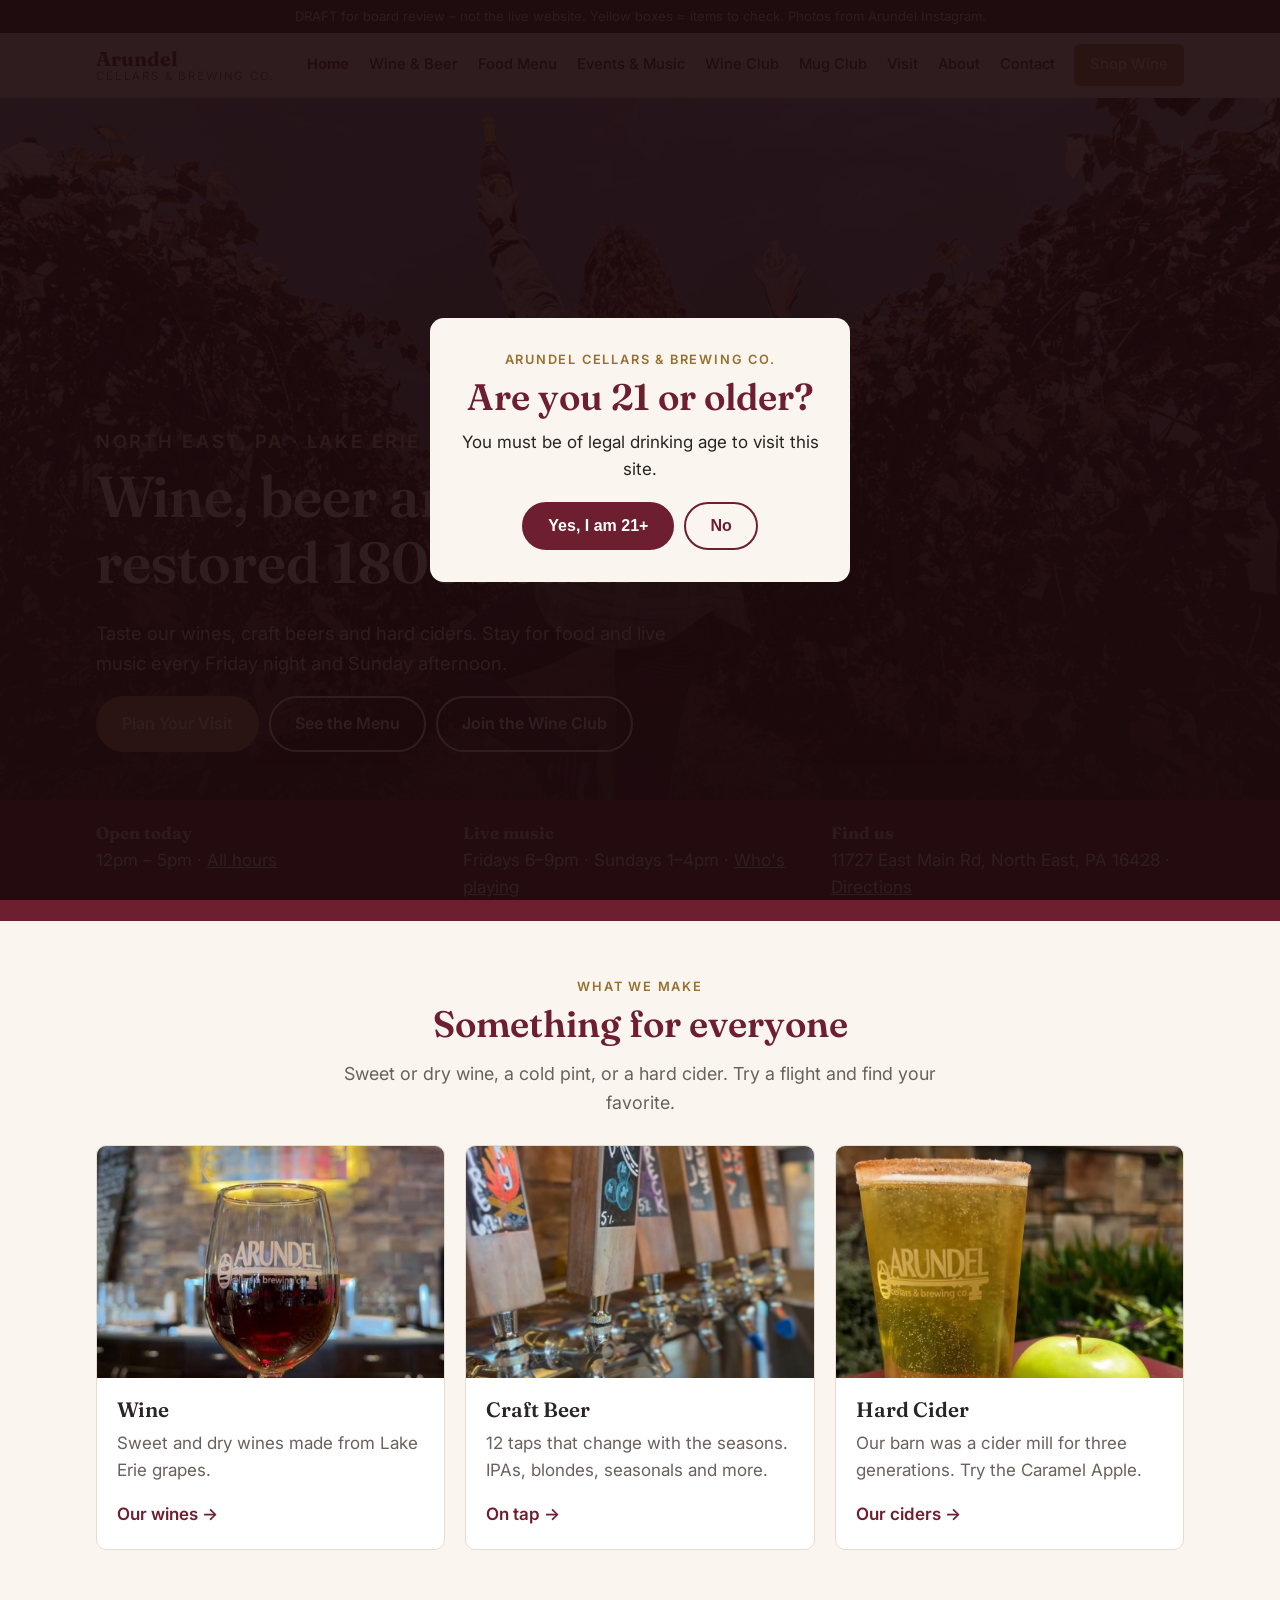
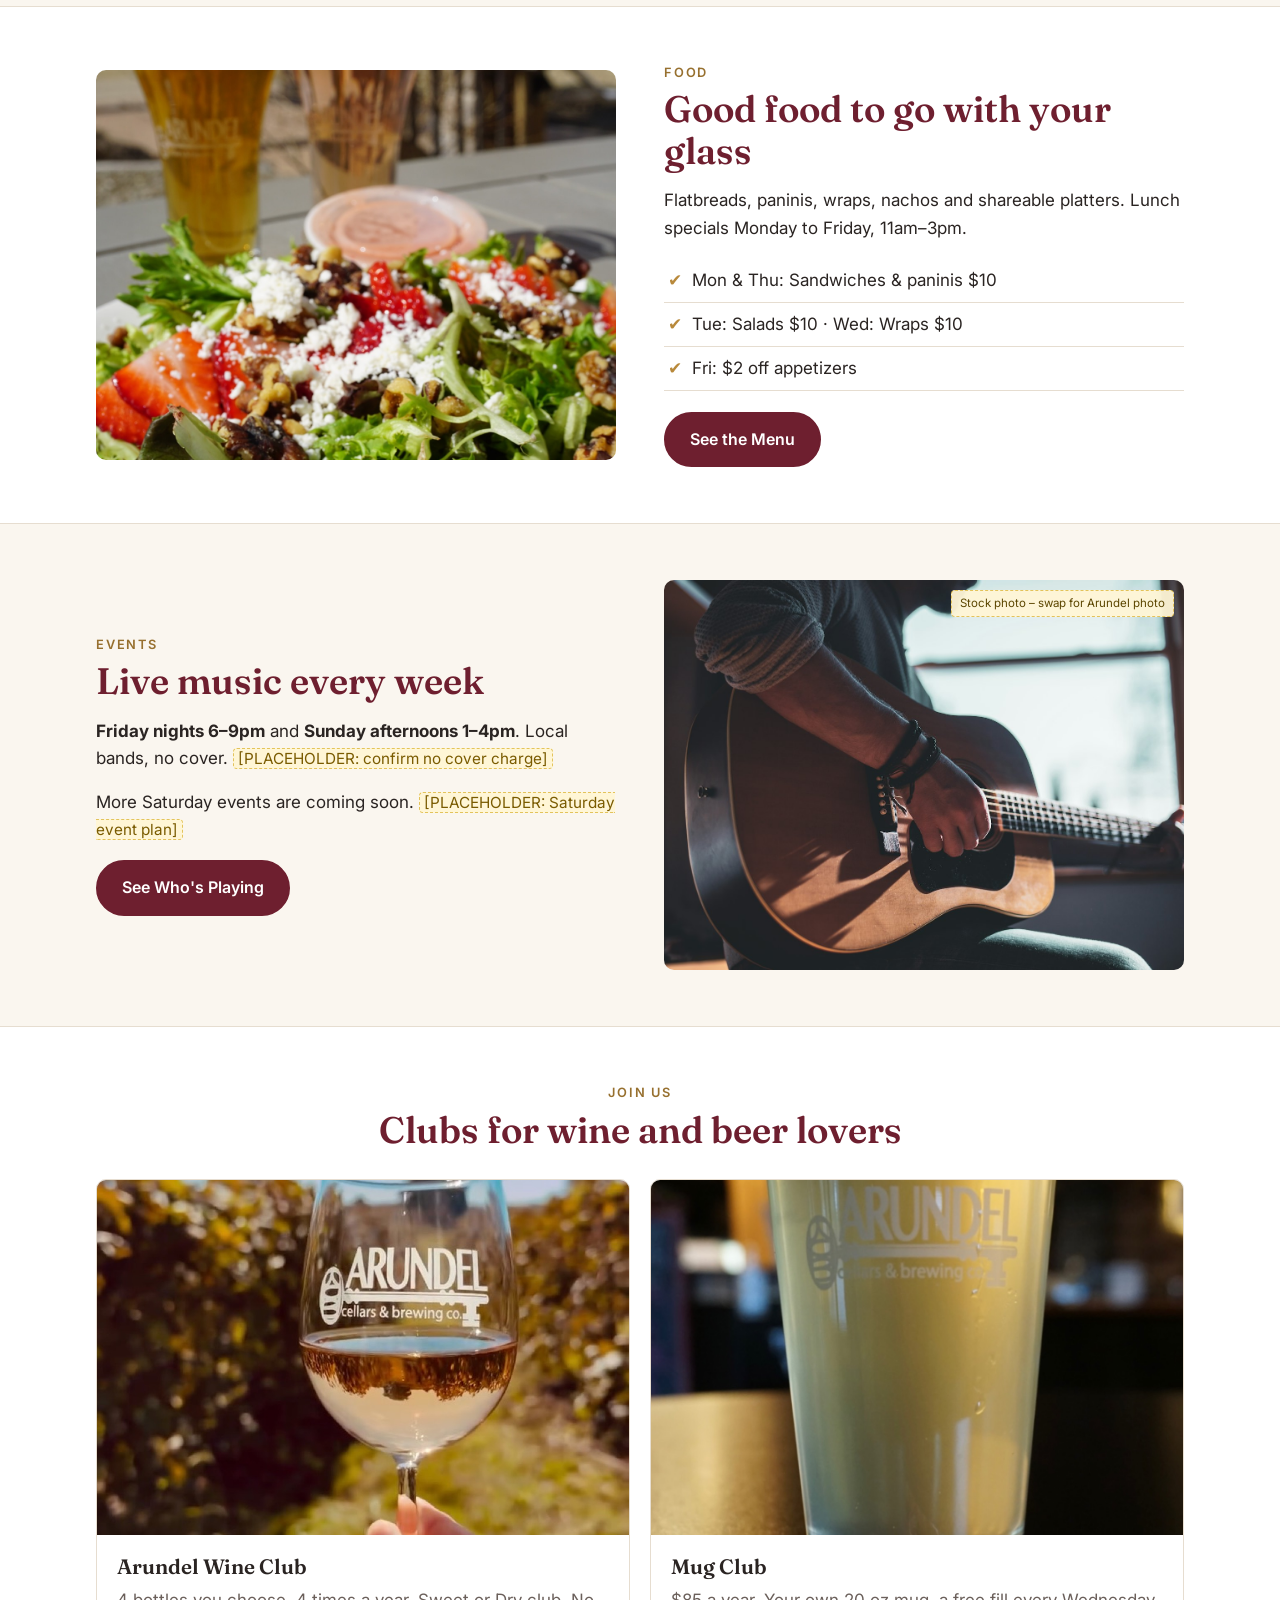
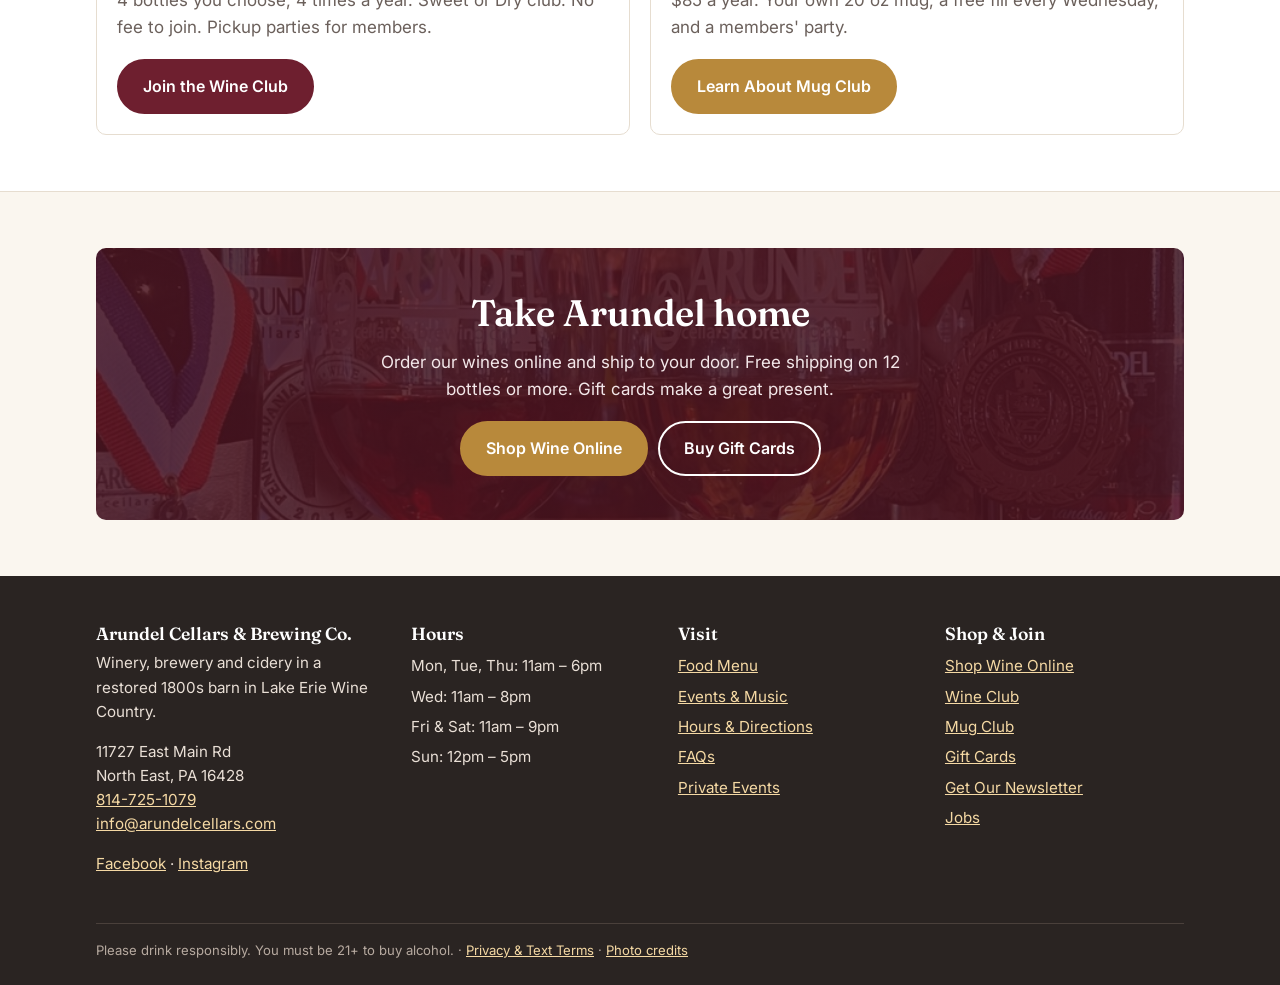
==== commit f59a603d: "Band photo for live music, fixed icon sizes, cache-busting for styles Co-Authored-By: Claude Opus 5." ====
--- a/index.html
+++ b/index.html
@@ -9,7 +9,7 @@
 <link rel="preconnect" href="https://fonts.googleapis.com">
 <link rel="preconnect" href="https://fonts.gstatic.com" crossorigin>
 <link href="https://fonts.googleapis.com/css2?family=Fraunces:opsz,wght@9..144,500;9..144,600&family=Inter:wght@400;500;600;700&display=swap" rel="stylesheet">
-<link rel="stylesheet" href="assets/style.css">
+<link rel="stylesheet" href="assets/style.css?v=202611171415">
 </head>
 <body>
 <div class="draft-bar">DRAFT for board review – not the live website. Yellow boxes = items to check. Photos from Arundel Instagram.</div>
@@ -92,7 +92,7 @@
 
 <section class="section">
   <div class="wrap split flip">
-    <div class="img" style="background-image:url('img/ig_09.jpg')"></div>
+    <div class="img" style="background-image:url('img/band-stock.jpg')"><span class="photo-tag">Stock photo – swap for Arundel photo</span></div>
     <div>
       <p class="eyebrow">Events</p>
       <h2>Live music every week</h2>
@@ -183,6 +183,6 @@
     </div>
   </div>
 </footer>
-<script src="assets/site.js"></script>
+<script src="assets/site.js?v=202611171415"></script>
 </body>
 </html>
